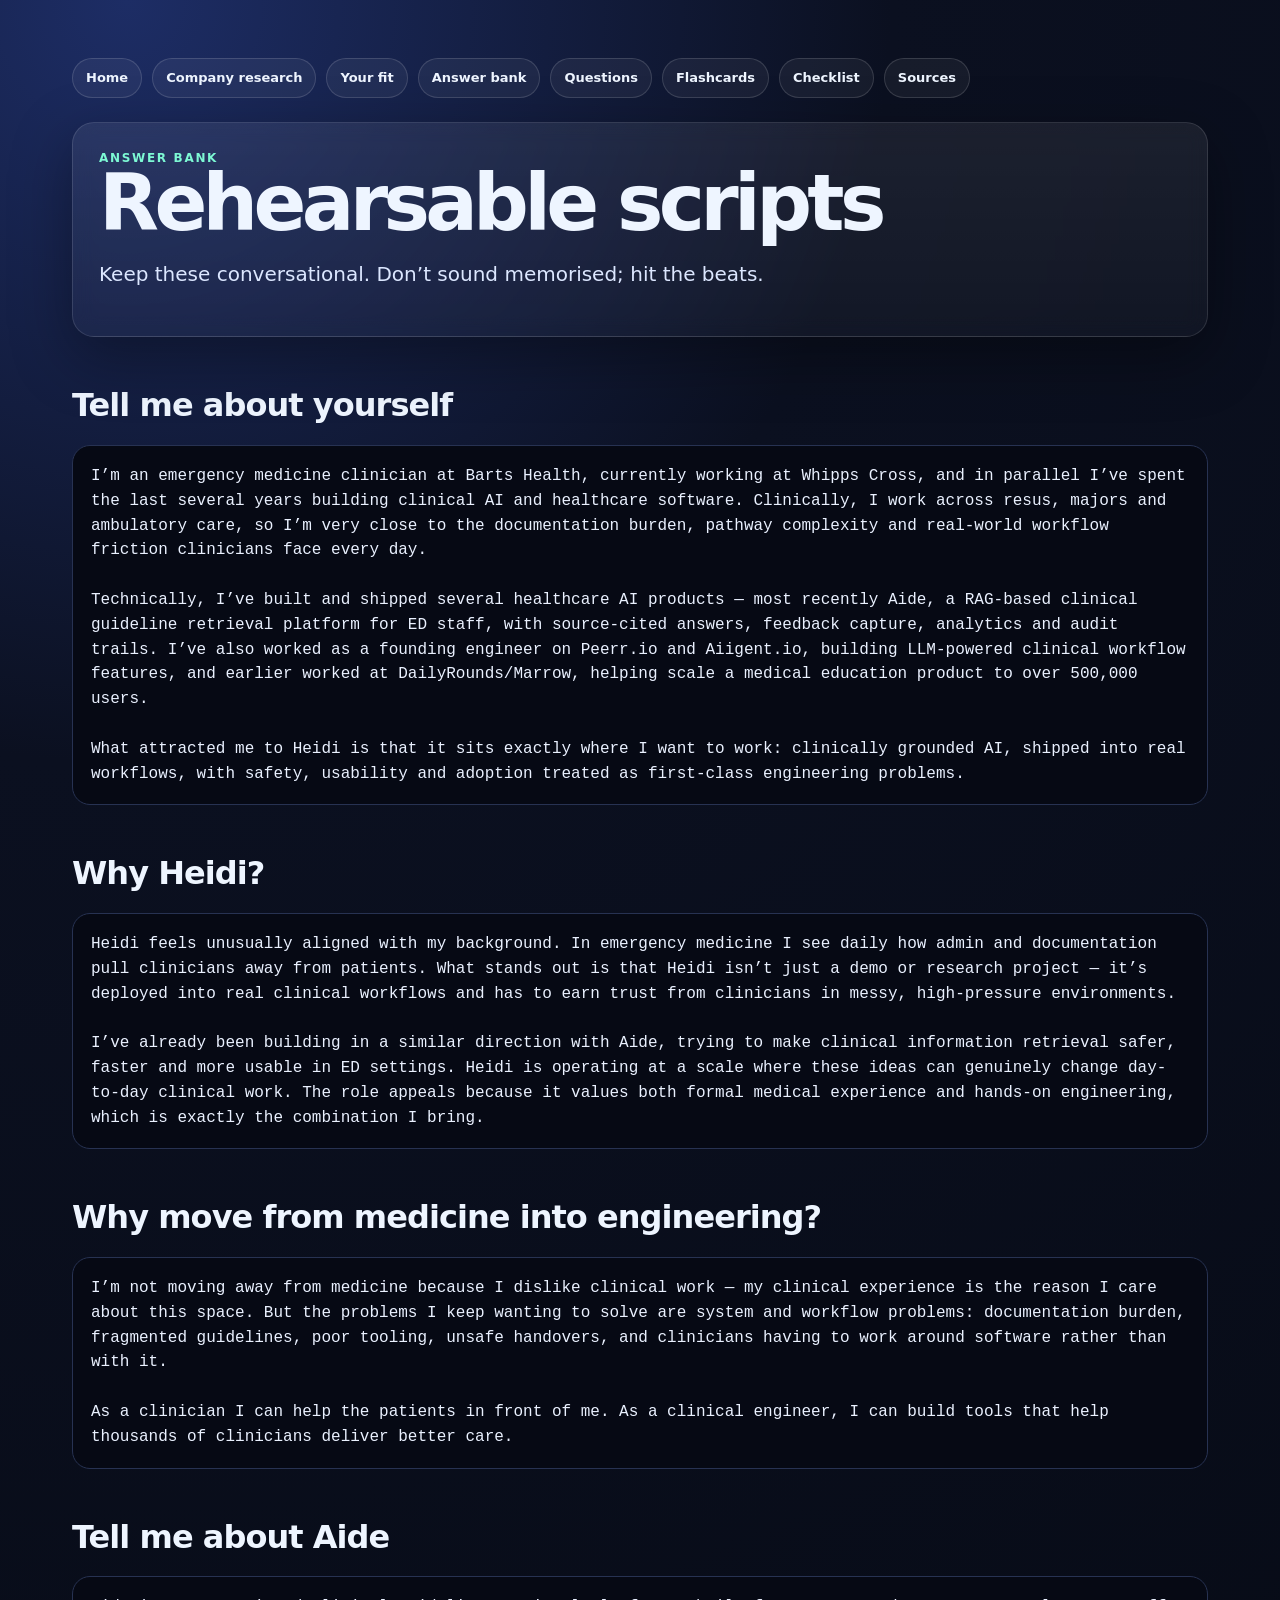
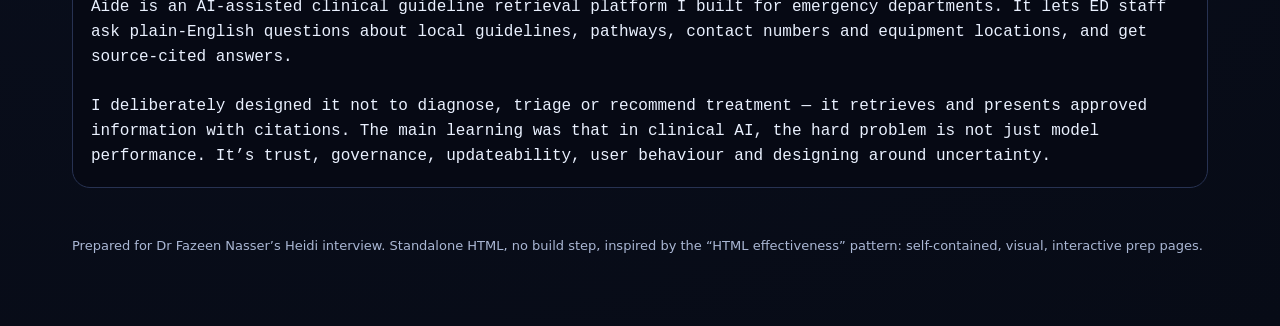
==== answers.html @ 4e08c612 "Initial commit" ====
<!doctype html><html lang="en"><head><meta charset="utf-8"><meta name="viewport" content="width=device-width,initial-scale=1"><title>Answer Bank</title><link rel="stylesheet" href="style.css"></head><body><main class="shell"><nav class="nav">
<a href="index.html">Home</a><a href="company-research.html">Company research</a><a href="role-fit.html">Your fit</a><a href="answers.html">Answer bank</a><a href="questions.html">Questions</a><a href="flashcards.html">Flashcards</a><a href="checklist.html">Checklist</a><a href="sources.html">Sources</a>
</nav><div class="card"><div class="kicker">Answer bank</div><h1>Rehearsable scripts</h1><p class="lead">Keep these conversational. Don’t sound memorised; hit the beats.</p></div>
<h2>Tell me about yourself</h2><div class="script">I’m an emergency medicine clinician at Barts Health, currently working at Whipps Cross, and in parallel I’ve spent the last several years building clinical AI and healthcare software. Clinically, I work across resus, majors and ambulatory care, so I’m very close to the documentation burden, pathway complexity and real-world workflow friction clinicians face every day.

Technically, I’ve built and shipped several healthcare AI products — most recently Aide, a RAG-based clinical guideline retrieval platform for ED staff, with source-cited answers, feedback capture, analytics and audit trails. I’ve also worked as a founding engineer on Peerr.io and Aiigent.io, building LLM-powered clinical workflow features, and earlier worked at DailyRounds/Marrow, helping scale a medical education product to over 500,000 users.

What attracted me to Heidi is that it sits exactly where I want to work: clinically grounded AI, shipped into real workflows, with safety, usability and adoption treated as first-class engineering problems.</div>
<h2>Why Heidi?</h2><div class="script">Heidi feels unusually aligned with my background. In emergency medicine I see daily how admin and documentation pull clinicians away from patients. What stands out is that Heidi isn’t just a demo or research project — it’s deployed into real clinical workflows and has to earn trust from clinicians in messy, high-pressure environments.

I’ve already been building in a similar direction with Aide, trying to make clinical information retrieval safer, faster and more usable in ED settings. Heidi is operating at a scale where these ideas can genuinely change day-to-day clinical work. The role appeals because it values both formal medical experience and hands-on engineering, which is exactly the combination I bring.</div>
<h2>Why move from medicine into engineering?</h2><div class="script">I’m not moving away from medicine because I dislike clinical work — my clinical experience is the reason I care about this space. But the problems I keep wanting to solve are system and workflow problems: documentation burden, fragmented guidelines, poor tooling, unsafe handovers, and clinicians having to work around software rather than with it.

As a clinician I can help the patients in front of me. As a clinical engineer, I can build tools that help thousands of clinicians deliver better care.</div>
<h2>Tell me about Aide</h2><div class="script">Aide is an AI-assisted clinical guideline retrieval platform I built for emergency departments. It lets ED staff ask plain-English questions about local guidelines, pathways, contact numbers and equipment locations, and get source-cited answers.

I deliberately designed it not to diagnose, triage or recommend treatment — it retrieves and presents approved information with citations. The main learning was that in clinical AI, the hard problem is not just model performance. It’s trust, governance, updateability, user behaviour and designing around uncertainty.</div><div class="footer">Prepared for Dr Fazeen Nasser’s Heidi interview. Standalone HTML, no build step, inspired by the “HTML effectiveness” pattern: self-contained, visual, interactive prep pages.</div></main></body></html>
---- style.css ----
:root{--bg:#0b1020;--panel:#111936;--panel2:#0f172f;--ink:#eef5ff;--muted:#aab7d4;--line:#263455;--accent:#7df9d4;--accent2:#8ea7ff;--warn:#ffd166;--good:#8cffb5;--bad:#ff8fa3;--shadow:0 20px 60px rgba(0,0,0,.35);--radius:22px}
*{box-sizing:border-box}body{margin:0;font-family:Inter,ui-sans-serif,system-ui,-apple-system,Segoe UI,Roboto,Arial,sans-serif;background:radial-gradient(circle at 10% 0%,#1d2d65 0,#0b1020 34%,#070b16 100%);color:var(--ink);line-height:1.55}a{color:var(--accent)}
.shell{max-width:1180px;margin:auto;padding:34px 22px 70px}.hero{display:grid;grid-template-columns:1.3fr .7fr;gap:24px;align-items:stretch}.card{background:linear-gradient(180deg,rgba(255,255,255,.07),rgba(255,255,255,.03));border:1px solid rgba(255,255,255,.12);border-radius:var(--radius);box-shadow:var(--shadow);padding:26px;backdrop-filter:blur(10px)}
h1{font-size:clamp(38px,7vw,78px);line-height:.92;margin:0 0 16px;letter-spacing:-.06em}.kicker{color:var(--accent);font-weight:800;text-transform:uppercase;letter-spacing:.14em;font-size:12px}.lead{font-size:20px;color:#dce7ff;max-width:820px}.nav{display:flex;flex-wrap:wrap;gap:10px;margin:24px 0}.nav a,.pill{border:1px solid rgba(255,255,255,.14);border-radius:999px;padding:9px 13px;text-decoration:none;color:var(--ink);background:rgba(255,255,255,.05);font-weight:700;font-size:13px}.grid{display:grid;grid-template-columns:repeat(3,1fr);gap:16px;margin-top:18px}.grid.two{grid-template-columns:repeat(2,1fr)}.span2{grid-column:span 2}.metric{font-size:38px;font-weight:900;letter-spacing:-.04em}.muted{color:var(--muted)}h2{font-size:32px;margin:44px 0 14px;letter-spacing:-.03em}h3{font-size:21px;margin:0 0 8px}.tag{display:inline-block;font-size:12px;font-weight:900;color:#07101e;background:var(--accent);border-radius:999px;padding:5px 9px;margin-right:7px}.tag.blue{background:var(--accent2)}.tag.warn{background:var(--warn)}.quote{font-size:19px;border-left:4px solid var(--accent);padding-left:18px;color:#e8f2ff}.timeline{position:relative}.item{padding:16px 0 16px 26px;border-left:2px solid var(--line);position:relative}.item:before{content:'';position:absolute;left:-7px;top:22px;width:12px;height:12px;background:var(--accent);border-radius:50%}.script{white-space:pre-wrap;background:#060914;border:1px solid #273252;border-radius:18px;padding:18px;font-family:ui-monospace,SFMono-Regular,Menlo,Consolas,monospace;color:#eaf1ff}.do{border-left:4px solid var(--good)}.dont{border-left:4px solid var(--bad)}details{border:1px solid rgba(255,255,255,.12);border-radius:16px;padding:14px 16px;background:rgba(255,255,255,.04);margin:10px 0}summary{cursor:pointer;font-weight:800}.footer{margin-top:48px;color:var(--muted);font-size:13px}.btn{cursor:pointer}.slide{min-height:74vh;display:flex;flex-direction:column;justify-content:center}.big{font-size:52px;line-height:1}.small{font-size:13px}.checkbox-list label{display:block;margin:10px 0;padding:12px;border:1px solid rgba(255,255,255,.12);border-radius:14px;background:rgba(255,255,255,.04)}input[type=checkbox]{transform:scale(1.25);margin-right:10px}@media(max-width:850px){.hero,.grid,.grid.two{grid-template-columns:1fr}.span2{grid-column:auto}h1{font-size:44px}.big{font-size:36px}}
@media print{body{background:white;color:#111}.card{box-shadow:none;border:1px solid #ddd;background:white}.nav{display:none}.shell{max-width:none}.muted{color:#555}.script{background:#f6f6f6;color:#111}.pill{color:#111}}
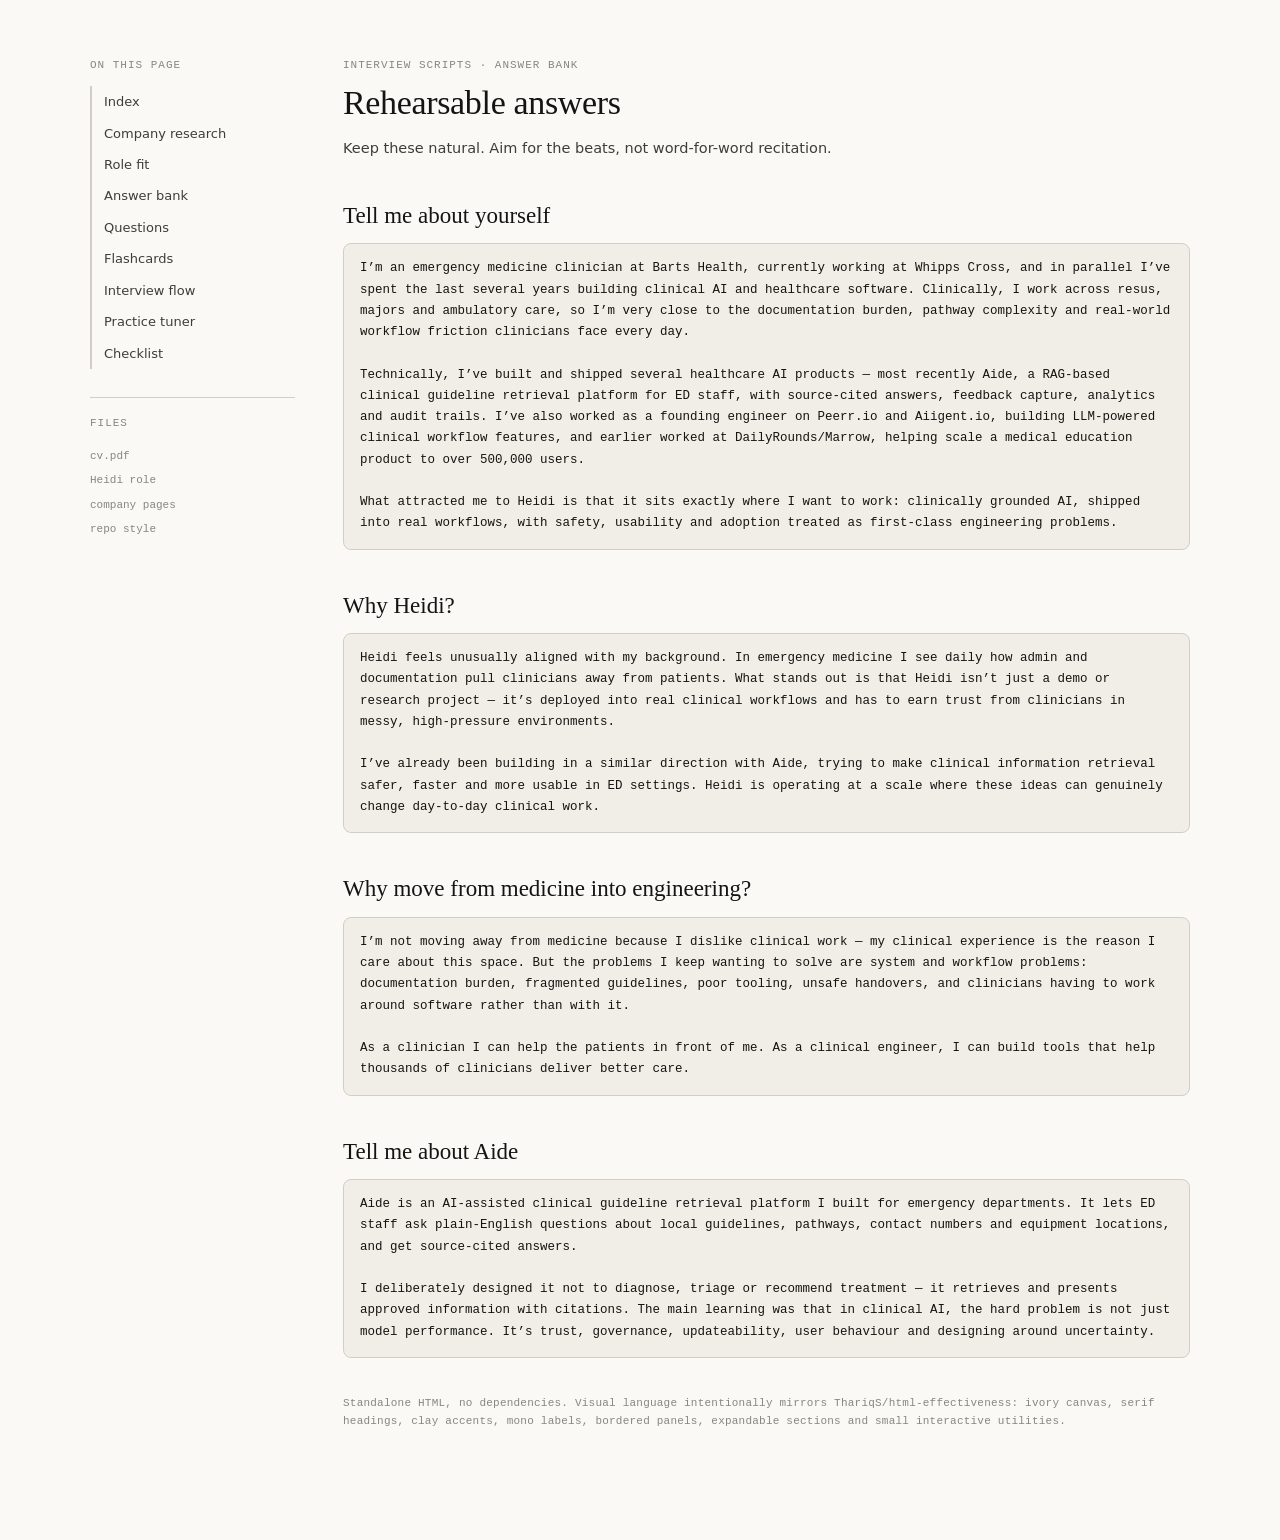
==== commit 1e89b862: "Update site with new content and styling" ====
--- a/answers.html
+++ b/answers.html
@@ -1,17 +1,11 @@
-<!doctype html><html lang="en"><head><meta charset="utf-8"><meta name="viewport" content="width=device-width,initial-scale=1"><title>Answer Bank</title><link rel="stylesheet" href="style.css"></head><body><main class="shell"><nav class="nav">
-<a href="index.html">Home</a><a href="company-research.html">Company research</a><a href="role-fit.html">Your fit</a><a href="answers.html">Answer bank</a><a href="questions.html">Questions</a><a href="flashcards.html">Flashcards</a><a href="checklist.html">Checklist</a><a href="sources.html">Sources</a>
-</nav><div class="card"><div class="kicker">Answer bank</div><h1>Rehearsable scripts</h1><p class="lead">Keep these conversational. Don’t sound memorised; hit the beats.</p></div>
-<h2>Tell me about yourself</h2><div class="script">I’m an emergency medicine clinician at Barts Health, currently working at Whipps Cross, and in parallel I’ve spent the last several years building clinical AI and healthcare software. Clinically, I work across resus, majors and ambulatory care, so I’m very close to the documentation burden, pathway complexity and real-world workflow friction clinicians face every day.
+<!doctype html><html lang="en"><head><meta charset="utf-8"><meta name="viewport" content="width=device-width, initial-scale=1"><title>Answer bank</title><link rel="stylesheet" href="style.css"></head><body><div class="page"><nav><div class="label">On this page</div><a href="index.html">Index</a><a href="company-research.html">Company research</a><a href="role-fit.html">Role fit</a><a href="answers.html">Answer bank</a><a href="questions.html">Questions</a><a href="flashcards.html">Flashcards</a><a href="workflow.html">Interview flow</a><a href="prompt-tuner.html">Practice tuner</a><a href="checklist.html">Checklist</a><div class="files"><div class="label">Files</div><code>cv.pdf</code><code>Heidi role</code><code>company pages</code><code>repo style</code></div></nav><main><header><div class="eyebrow">Interview scripts · answer bank</div><h1>Rehearsable answers</h1><p class="lead">Keep these natural. Aim for the beats, not word-for-word recitation.</p></header><h2>Tell me about yourself</h2><div class="script">I’m an emergency medicine clinician at Barts Health, currently working at Whipps Cross, and in parallel I’ve spent the last several years building clinical AI and healthcare software. Clinically, I work across resus, majors and ambulatory care, so I’m very close to the documentation burden, pathway complexity and real-world workflow friction clinicians face every day.
 
 Technically, I’ve built and shipped several healthcare AI products — most recently Aide, a RAG-based clinical guideline retrieval platform for ED staff, with source-cited answers, feedback capture, analytics and audit trails. I’ve also worked as a founding engineer on Peerr.io and Aiigent.io, building LLM-powered clinical workflow features, and earlier worked at DailyRounds/Marrow, helping scale a medical education product to over 500,000 users.
 
-What attracted me to Heidi is that it sits exactly where I want to work: clinically grounded AI, shipped into real workflows, with safety, usability and adoption treated as first-class engineering problems.</div>
-<h2>Why Heidi?</h2><div class="script">Heidi feels unusually aligned with my background. In emergency medicine I see daily how admin and documentation pull clinicians away from patients. What stands out is that Heidi isn’t just a demo or research project — it’s deployed into real clinical workflows and has to earn trust from clinicians in messy, high-pressure environments.
+What attracted me to Heidi is that it sits exactly where I want to work: clinically grounded AI, shipped into real workflows, with safety, usability and adoption treated as first-class engineering problems.</div><h2>Why Heidi?</h2><div class="script">Heidi feels unusually aligned with my background. In emergency medicine I see daily how admin and documentation pull clinicians away from patients. What stands out is that Heidi isn’t just a demo or research project — it’s deployed into real clinical workflows and has to earn trust from clinicians in messy, high-pressure environments.
 
-I’ve already been building in a similar direction with Aide, trying to make clinical information retrieval safer, faster and more usable in ED settings. Heidi is operating at a scale where these ideas can genuinely change day-to-day clinical work. The role appeals because it values both formal medical experience and hands-on engineering, which is exactly the combination I bring.</div>
-<h2>Why move from medicine into engineering?</h2><div class="script">I’m not moving away from medicine because I dislike clinical work — my clinical experience is the reason I care about this space. But the problems I keep wanting to solve are system and workflow problems: documentation burden, fragmented guidelines, poor tooling, unsafe handovers, and clinicians having to work around software rather than with it.
+I’ve already been building in a similar direction with Aide, trying to make clinical information retrieval safer, faster and more usable in ED settings. Heidi is operating at a scale where these ideas can genuinely change day-to-day clinical work.</div><h2>Why move from medicine into engineering?</h2><div class="script">I’m not moving away from medicine because I dislike clinical work — my clinical experience is the reason I care about this space. But the problems I keep wanting to solve are system and workflow problems: documentation burden, fragmented guidelines, poor tooling, unsafe handovers, and clinicians having to work around software rather than with it.
 
-As a clinician I can help the patients in front of me. As a clinical engineer, I can build tools that help thousands of clinicians deliver better care.</div>
-<h2>Tell me about Aide</h2><div class="script">Aide is an AI-assisted clinical guideline retrieval platform I built for emergency departments. It lets ED staff ask plain-English questions about local guidelines, pathways, contact numbers and equipment locations, and get source-cited answers.
+As a clinician I can help the patients in front of me. As a clinical engineer, I can build tools that help thousands of clinicians deliver better care.</div><h2>Tell me about Aide</h2><div class="script">Aide is an AI-assisted clinical guideline retrieval platform I built for emergency departments. It lets ED staff ask plain-English questions about local guidelines, pathways, contact numbers and equipment locations, and get source-cited answers.
 
-I deliberately designed it not to diagnose, triage or recommend treatment — it retrieves and presents approved information with citations. The main learning was that in clinical AI, the hard problem is not just model performance. It’s trust, governance, updateability, user behaviour and designing around uncertainty.</div><div class="footer">Prepared for Dr Fazeen Nasser’s Heidi interview. Standalone HTML, no build step, inspired by the “HTML effectiveness” pattern: self-contained, visual, interactive prep pages.</div></main></body></html>+I deliberately designed it not to diagnose, triage or recommend treatment — it retrieves and presents approved information with citations. The main learning was that in clinical AI, the hard problem is not just model performance. It’s trust, governance, updateability, user behaviour and designing around uncertainty.</div><footer>Standalone HTML, no dependencies. Visual language intentionally mirrors ThariqS/html-effectiveness: ivory canvas, serif headings, clay accents, mono labels, bordered panels, expandable sections and small interactive utilities.</footer></main></div></body></html>
--- a/style.css
+++ b/style.css
@@ -1,6 +1,13 @@
 
-:root{--bg:#0b1020;--panel:#111936;--panel2:#0f172f;--ink:#eef5ff;--muted:#aab7d4;--line:#263455;--accent:#7df9d4;--accent2:#8ea7ff;--warn:#ffd166;--good:#8cffb5;--bad:#ff8fa3;--shadow:0 20px 60px rgba(0,0,0,.35);--radius:22px}
-*{box-sizing:border-box}body{margin:0;font-family:Inter,ui-sans-serif,system-ui,-apple-system,Segoe UI,Roboto,Arial,sans-serif;background:radial-gradient(circle at 10% 0%,#1d2d65 0,#0b1020 34%,#070b16 100%);color:var(--ink);line-height:1.55}a{color:var(--accent)}
-.shell{max-width:1180px;margin:auto;padding:34px 22px 70px}.hero{display:grid;grid-template-columns:1.3fr .7fr;gap:24px;align-items:stretch}.card{background:linear-gradient(180deg,rgba(255,255,255,.07),rgba(255,255,255,.03));border:1px solid rgba(255,255,255,.12);border-radius:var(--radius);box-shadow:var(--shadow);padding:26px;backdrop-filter:blur(10px)}
-h1{font-size:clamp(38px,7vw,78px);line-height:.92;margin:0 0 16px;letter-spacing:-.06em}.kicker{color:var(--accent);font-weight:800;text-transform:uppercase;letter-spacing:.14em;font-size:12px}.lead{font-size:20px;color:#dce7ff;max-width:820px}.nav{display:flex;flex-wrap:wrap;gap:10px;margin:24px 0}.nav a,.pill{border:1px solid rgba(255,255,255,.14);border-radius:999px;padding:9px 13px;text-decoration:none;color:var(--ink);background:rgba(255,255,255,.05);font-weight:700;font-size:13px}.grid{display:grid;grid-template-columns:repeat(3,1fr);gap:16px;margin-top:18px}.grid.two{grid-template-columns:repeat(2,1fr)}.span2{grid-column:span 2}.metric{font-size:38px;font-weight:900;letter-spacing:-.04em}.muted{color:var(--muted)}h2{font-size:32px;margin:44px 0 14px;letter-spacing:-.03em}h3{font-size:21px;margin:0 0 8px}.tag{display:inline-block;font-size:12px;font-weight:900;color:#07101e;background:var(--accent);border-radius:999px;padding:5px 9px;margin-right:7px}.tag.blue{background:var(--accent2)}.tag.warn{background:var(--warn)}.quote{font-size:19px;border-left:4px solid var(--accent);padding-left:18px;color:#e8f2ff}.timeline{position:relative}.item{padding:16px 0 16px 26px;border-left:2px solid var(--line);position:relative}.item:before{content:'';position:absolute;left:-7px;top:22px;width:12px;height:12px;background:var(--accent);border-radius:50%}.script{white-space:pre-wrap;background:#060914;border:1px solid #273252;border-radius:18px;padding:18px;font-family:ui-monospace,SFMono-Regular,Menlo,Consolas,monospace;color:#eaf1ff}.do{border-left:4px solid var(--good)}.dont{border-left:4px solid var(--bad)}details{border:1px solid rgba(255,255,255,.12);border-radius:16px;padding:14px 16px;background:rgba(255,255,255,.04);margin:10px 0}summary{cursor:pointer;font-weight:800}.footer{margin-top:48px;color:var(--muted);font-size:13px}.btn{cursor:pointer}.slide{min-height:74vh;display:flex;flex-direction:column;justify-content:center}.big{font-size:52px;line-height:1}.small{font-size:13px}.checkbox-list label{display:block;margin:10px 0;padding:12px;border:1px solid rgba(255,255,255,.12);border-radius:14px;background:rgba(255,255,255,.04)}input[type=checkbox]{transform:scale(1.25);margin-right:10px}@media(max-width:850px){.hero,.grid,.grid.two{grid-template-columns:1fr}.span2{grid-column:auto}h1{font-size:44px}.big{font-size:36px}}
-@media print{body{background:white;color:#111}.card{box-shadow:none;border:1px solid #ddd;background:white}.nav{display:none}.shell{max-width:none}.muted{color:#555}.script{background:#f6f6f6;color:#111}.pill{color:#111}}
+:root{
+  --ivory:#FAF9F5;--slate:#141413;--clay:#D97757;--clay-d:#B85C3E;--oat:#E3DACC;--olive:#788C5D;--rust:#B04A3F;
+  --gray-50:#F0EEE6;--gray-150:#F0EEE6;--gray-200:#D1CFC5;--gray-300:#D1CFC5;--gray-500:#87867F;--gray-700:#3D3D3A;--white:#fff;
+  --serif:ui-serif,Georgia,"Times New Roman",serif;--sans:system-ui,-apple-system,"Segoe UI",Roboto,sans-serif;--mono:ui-monospace,"SF Mono",Menlo,Consolas,monospace;
+}
+*{box-sizing:border-box;margin:0;padding:0}html{scroll-behavior:smooth}body{background:var(--ivory);color:var(--gray-700);font-family:var(--sans);font-size:15px;line-height:1.65;-webkit-font-smoothing:antialiased;padding:56px 24px 110px}a{color:inherit}.page{max-width:1100px;margin:0 auto;display:grid;grid-template-columns:205px minmax(0,1fr);gap:48px}.sheet{max-width:980px;margin:0 auto}.wrap{max-width:1180px;margin:0 auto}.eyebrow,.label{font-family:var(--mono);font-size:11px;letter-spacing:.09em;text-transform:uppercase;color:var(--gray-500);margin-bottom:10px}.label{display:block;margin:0 0 12px}h1{font-family:var(--serif);font-weight:500;font-size:34px;line-height:1.13;color:var(--slate);letter-spacing:-.01em;margin:0 0 14px}h2{font-family:var(--serif);font-weight:500;font-size:23px;line-height:1.2;color:var(--slate);margin:42px 0 14px;scroll-margin-top:24px}h3{font-family:var(--serif);font-weight:500;font-size:18px;color:var(--slate);margin-bottom:6px}p{margin-bottom:12px;max-width:690px}.lead{font-size:14.5px;line-height:1.6;color:var(--gray-700);max-width:650px}.sub{color:var(--gray-500);max-width:680px}.mono,code{font-family:var(--mono);font-size:13px}.tldr{border:1.5px solid var(--gray-300);border-left:3px solid var(--clay);border-radius:10px;background:var(--white);padding:16px 18px;margin:18px 0 8px}.tldr b{color:var(--slate)}
+nav{position:sticky;top:32px;align-self:start;font-size:13px}nav a{display:block;padding:5px 0 5px 12px;border-left:2px solid var(--gray-300);color:var(--gray-700);text-decoration:none}nav a:hover{color:var(--slate);border-color:var(--slate)}nav a.l2{padding-left:24px;font-size:12.5px;color:var(--gray-500)}nav .files{margin-top:28px;border-top:1px solid var(--gray-300);padding-top:16px}nav .files code{display:block;font-family:var(--mono);font-size:11px;color:var(--gray-500);padding:3px 0}.toplinks{margin-top:28px;border-top:1px solid var(--gray-300);padding-top:16px}.toplinks a{font-family:var(--mono);font-size:11px}
+.panel,.card{background:var(--white);border:1.5px solid var(--gray-300);border-radius:12px;overflow:hidden}.card{padding:18px;margin:14px 0}.grid{display:grid;grid-template-columns:repeat(2,minmax(0,1fr));gap:16px;margin:16px 0}.grid.three{grid-template-columns:repeat(3,minmax(0,1fr))}.metric{font-family:var(--serif);font-size:44px;line-height:1;font-weight:500;color:var(--slate);letter-spacing:-.01em}.metric-label{font-family:var(--mono);font-size:11px;letter-spacing:.08em;text-transform:uppercase;color:var(--gray-500);margin-bottom:8px}.chip{font-family:var(--mono);font-size:11px;background:var(--oat);color:var(--clay-d);border-radius:4px;padding:2px 7px;font-weight:600;display:inline-block;margin:2px 4px 2px 0}.chip.olive{background:rgba(120,140,93,.14);color:var(--olive)}.chip.dark{background:var(--slate);color:var(--ivory)}
+details{border:1.5px solid var(--gray-300);border-radius:10px;background:var(--white);margin:14px 0;overflow:hidden}summary{list-style:none;cursor:pointer;padding:14px 16px;font-family:var(--serif);font-size:16px;color:var(--slate);display:flex;align-items:baseline;gap:10px}summary::-webkit-details-marker{display:none}summary::before{content:"▸";color:var(--clay);font-family:var(--sans);font-size:12px;transition:transform 120ms}details[open] summary::before{transform:rotate(90deg)}.where{font-family:var(--mono);font-size:11px;color:var(--gray-500);margin-left:auto}.body{padding:0 16px 16px}.body p{font-size:14px}.script{white-space:pre-wrap;font-family:var(--mono);font-size:12.5px;line-height:1.7;background:var(--gray-150);border:1px solid var(--gray-300);border-radius:8px;padding:14px 16px;color:var(--slate);overflow-x:auto}.callout{display:flex;gap:12px;border:1.5px solid var(--oat);background:var(--white);border-radius:10px;padding:14px 16px;margin:18px 0}.callout .ico{color:var(--clay);font-weight:700}.list{padding-left:20px;max-width:690px}.list li{margin-bottom:9px}.toolbar{position:sticky;top:0;z-index:9;display:flex;align-items:center;gap:10px;background:var(--ivory);padding:10px 0 14px;margin-bottom:6px;border-bottom:1px solid var(--gray-200)}button,.btn{font-family:var(--mono);font-size:12px;cursor:pointer;appearance:none;text-decoration:none}.btn-primary{background:var(--slate);color:var(--ivory);border:1.5px solid var(--slate);border-radius:999px;padding:9px 16px}.btn-ghost{background:transparent;color:var(--gray-800);border:1.5px solid var(--gray-200);border-radius:999px;padding:8px 15px}.cols{display:grid;grid-template-columns:minmax(0,1.1fr) minmax(0,1fr);gap:24px;align-items:start;margin-top:18px}.ed-toolbar{display:flex;align-items:center;gap:10px;padding:11px 16px;border-bottom:1.5px solid var(--gray-200);background:var(--gray-50)}.ed-label{font-family:var(--mono);font-size:11px;letter-spacing:.1em;color:var(--gray-500);text-transform:uppercase}.spacer{flex:1}.editor{font-family:var(--mono);font-size:13px;line-height:1.7;padding:18px;min-height:330px;white-space:pre-wrap;background:var(--white);color:var(--slate);outline:none}.preview-panel{padding:16px;display:flex;flex-direction:column;gap:14px}.preview-head{font-family:var(--mono);font-size:11px;letter-spacing:.1em;text-transform:uppercase;color:var(--gray-500)}.sample{border:1.5px solid var(--gray-200);border-radius:10px;overflow:hidden}.sample-head{display:flex;align-items:center;gap:9px;padding:9px 13px;border-bottom:1.5px solid var(--gray-200);background:var(--gray-50)}.cust{font-family:var(--serif);font-size:14px;font-weight:500}.rendered{font-family:var(--mono);font-size:12.5px;line-height:1.6;color:var(--gray-800);white-space:pre-wrap;padding:12px 13px 14px}.filled{background:var(--gray-50);border-radius:3px;padding:0 2px;box-shadow:inset 0 0 0 1px var(--gray-200)}
+.canvas{border:1.5px solid var(--gray-300);border-radius:14px;background:#fff;padding:28px;overflow-x:auto}.layout{display:grid;grid-template-columns:minmax(0,1fr) 300px;gap:32px;align-items:start}aside{position:sticky;top:24px;border:1.5px solid var(--gray-300);border-radius:14px;background:#fff;padding:20px 20px 22px}aside .hint{font-size:12px;color:var(--gray-500);margin-bottom:14px}aside .meta{font-family:var(--mono);font-size:11px;color:var(--gray-500);margin-bottom:14px}.flow text{font-family:var(--mono);font-size:12px;fill:var(--slate);pointer-events:none}.flow .sub{font-size:10px;fill:var(--gray-500)}.flow .lbl{font-size:10px;fill:var(--gray-500)}.node rect{fill:#fff;stroke:var(--gray-300);stroke-width:1.5;rx:8}.node.term rect{fill:var(--gray-150);rx:22}.node.gate path{fill:#fff;stroke:var(--gray-300);stroke-width:1.5}.node.ok rect{fill:rgba(120,140,93,.12);stroke:var(--olive)}.node.bad rect{fill:rgba(176,74,63,.10);stroke:var(--rust)}.node{cursor:pointer;transition:transform 120ms ease}.node:hover{transform:translateY(-1px)}.node.active rect,.node.active path{stroke:var(--clay);stroke-width:2}.edge{stroke:var(--gray-500);stroke-width:1.5;fill:none;marker-end:url(#arrow)}.edge.no{stroke:var(--rust);stroke-dasharray:4 4;marker-end:url(#arrow-rust)}.edge.yes{stroke:var(--olive);marker-end:url(#arrow-olive)}
+footer{margin-top:36px;font-family:var(--mono);font-size:11px;color:var(--gray-500);letter-spacing:.02em}.check label{display:block;padding:11px 0;border-bottom:1px solid var(--gray-200)}input[type=checkbox]{margin-right:8px;transform:scale(1.1)}
+@media(max-width:920px){.page,.layout,.cols{grid-template-columns:1fr}nav{position:relative;top:auto}.grid,.grid.three{grid-template-columns:1fr}body{padding:28px 18px 80px}}@media print{body{padding:20px;background:white}.page{display:block}nav,.toolbar{display:none}.card,.panel,.tldr,details{break-inside:avoid}}
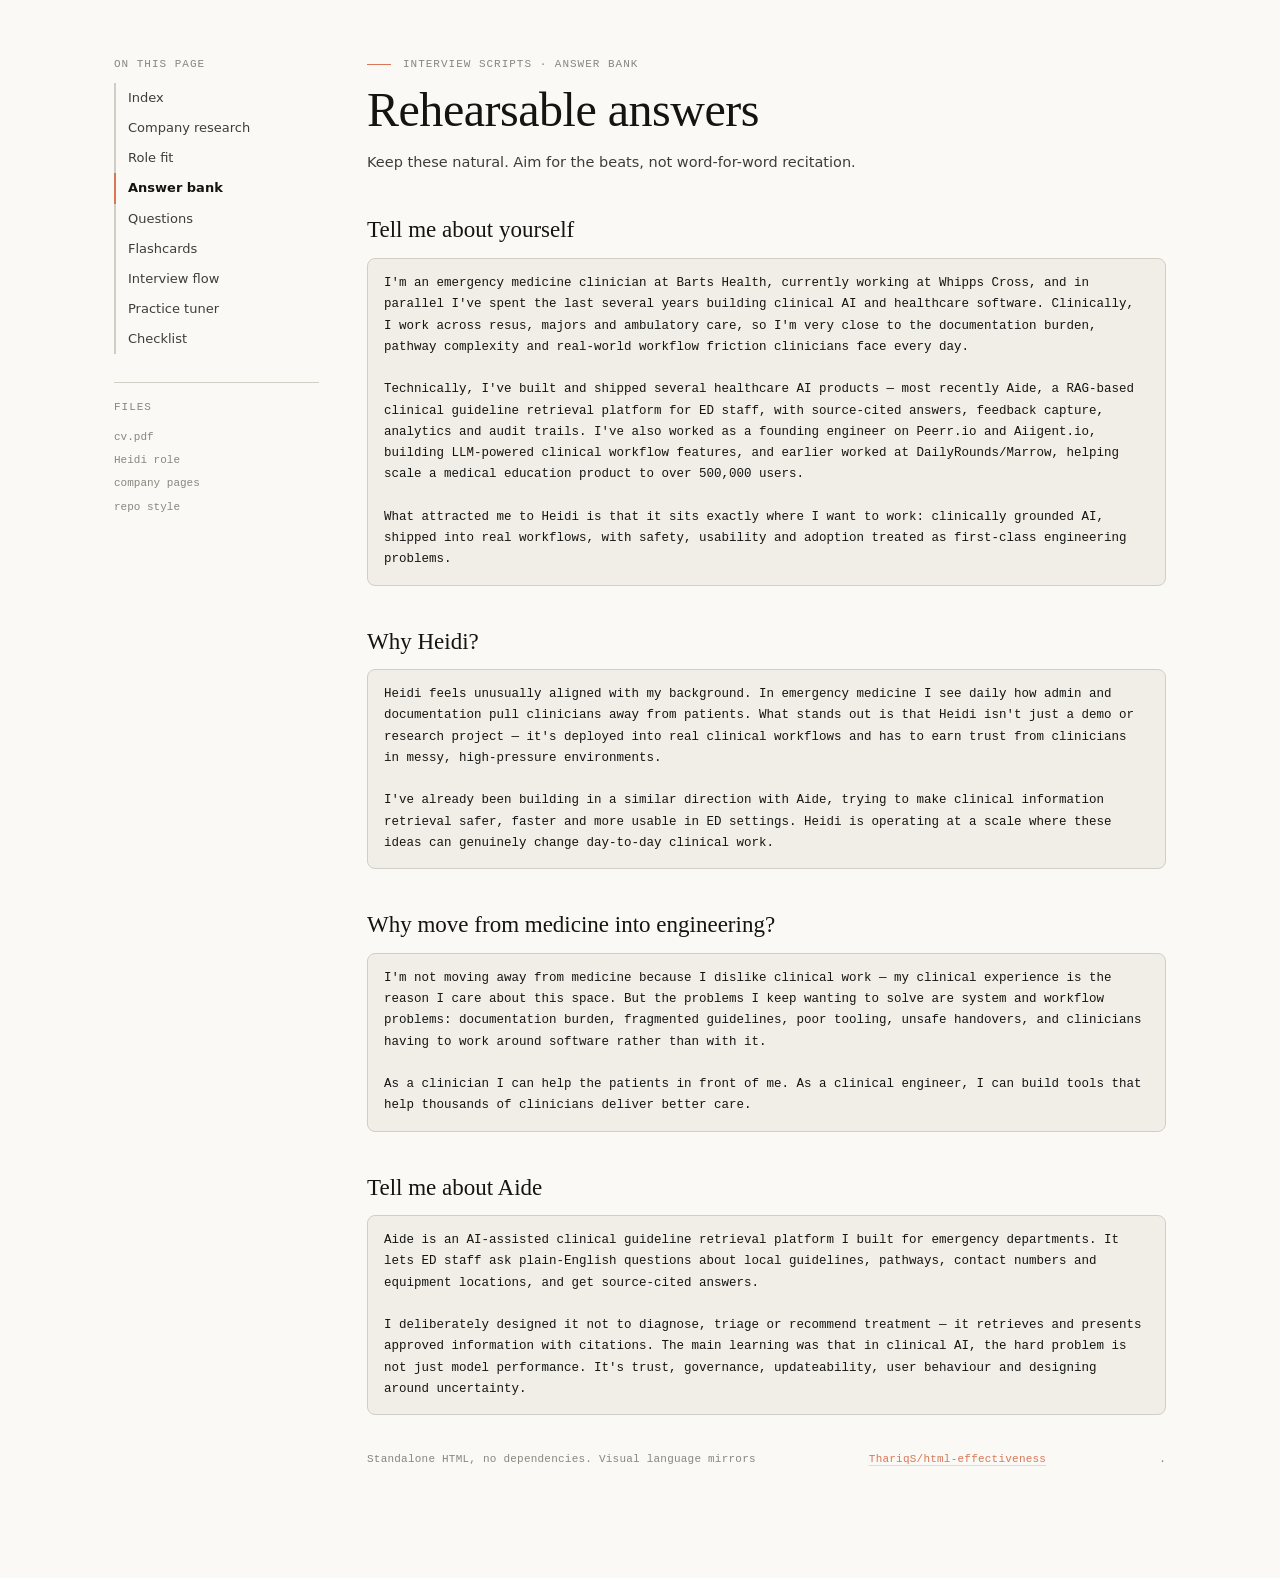
==== commit d8a38dfa: "Redesign to match ThariqS/html-effectiveness gallery style" ====
--- a/answers.html
+++ b/answers.html
@@ -1,11 +1,63 @@
-<!doctype html><html lang="en"><head><meta charset="utf-8"><meta name="viewport" content="width=device-width, initial-scale=1"><title>Answer bank</title><link rel="stylesheet" href="style.css"></head><body><div class="page"><nav><div class="label">On this page</div><a href="index.html">Index</a><a href="company-research.html">Company research</a><a href="role-fit.html">Role fit</a><a href="answers.html">Answer bank</a><a href="questions.html">Questions</a><a href="flashcards.html">Flashcards</a><a href="workflow.html">Interview flow</a><a href="prompt-tuner.html">Practice tuner</a><a href="checklist.html">Checklist</a><div class="files"><div class="label">Files</div><code>cv.pdf</code><code>Heidi role</code><code>company pages</code><code>repo style</code></div></nav><main><header><div class="eyebrow">Interview scripts · answer bank</div><h1>Rehearsable answers</h1><p class="lead">Keep these natural. Aim for the beats, not word-for-word recitation.</p></header><h2>Tell me about yourself</h2><div class="script">I’m an emergency medicine clinician at Barts Health, currently working at Whipps Cross, and in parallel I’ve spent the last several years building clinical AI and healthcare software. Clinically, I work across resus, majors and ambulatory care, so I’m very close to the documentation burden, pathway complexity and real-world workflow friction clinicians face every day.
+<!doctype html>
+<html lang="en">
+<head>
+<meta charset="utf-8">
+<meta name="viewport" content="width=device-width, initial-scale=1">
+<title>Answer bank</title>
+<link rel="stylesheet" href="style.css">
+</head>
+<body>
+<div class="page">
+  <nav class="sidebar">
+    <div class="label">On this page</div>
+    <a href="index.html">Index</a>
+    <a href="company-research.html">Company research</a>
+    <a href="role-fit.html">Role fit</a>
+    <a href="answers.html" class="active">Answer bank</a>
+    <a href="questions.html">Questions</a>
+    <a href="flashcards.html">Flashcards</a>
+    <a href="workflow.html">Interview flow</a>
+    <a href="prompt-tuner.html">Practice tuner</a>
+    <a href="checklist.html">Checklist</a>
+    <div class="files">
+      <div class="label">Files</div>
+      <code>cv.pdf</code>
+      <code>Heidi role</code>
+      <code>company pages</code>
+      <code>repo style</code>
+    </div>
+  </nav>
+  <main>
+    <header>
+      <div class="eyebrow">Interview scripts · answer bank</div>
+      <h1>Rehearsable answers</h1>
+      <p class="lead">Keep these natural. Aim for the beats, not word-for-word recitation.</p>
+    </header>
 
-Technically, I’ve built and shipped several healthcare AI products — most recently Aide, a RAG-based clinical guideline retrieval platform for ED staff, with source-cited answers, feedback capture, analytics and audit trails. I’ve also worked as a founding engineer on Peerr.io and Aiigent.io, building LLM-powered clinical workflow features, and earlier worked at DailyRounds/Marrow, helping scale a medical education product to over 500,000 users.
+    <h2>Tell me about yourself</h2>
+    <div class="script">I'm an emergency medicine clinician at Barts Health, currently working at Whipps Cross, and in parallel I've spent the last several years building clinical AI and healthcare software. Clinically, I work across resus, majors and ambulatory care, so I'm very close to the documentation burden, pathway complexity and real-world workflow friction clinicians face every day.
 
-What attracted me to Heidi is that it sits exactly where I want to work: clinically grounded AI, shipped into real workflows, with safety, usability and adoption treated as first-class engineering problems.</div><h2>Why Heidi?</h2><div class="script">Heidi feels unusually aligned with my background. In emergency medicine I see daily how admin and documentation pull clinicians away from patients. What stands out is that Heidi isn’t just a demo or research project — it’s deployed into real clinical workflows and has to earn trust from clinicians in messy, high-pressure environments.
+Technically, I've built and shipped several healthcare AI products — most recently Aide, a RAG-based clinical guideline retrieval platform for ED staff, with source-cited answers, feedback capture, analytics and audit trails. I've also worked as a founding engineer on Peerr.io and Aiigent.io, building LLM-powered clinical workflow features, and earlier worked at DailyRounds/Marrow, helping scale a medical education product to over 500,000 users.
 
-I’ve already been building in a similar direction with Aide, trying to make clinical information retrieval safer, faster and more usable in ED settings. Heidi is operating at a scale where these ideas can genuinely change day-to-day clinical work.</div><h2>Why move from medicine into engineering?</h2><div class="script">I’m not moving away from medicine because I dislike clinical work — my clinical experience is the reason I care about this space. But the problems I keep wanting to solve are system and workflow problems: documentation burden, fragmented guidelines, poor tooling, unsafe handovers, and clinicians having to work around software rather than with it.
+What attracted me to Heidi is that it sits exactly where I want to work: clinically grounded AI, shipped into real workflows, with safety, usability and adoption treated as first-class engineering problems.</div>
 
-As a clinician I can help the patients in front of me. As a clinical engineer, I can build tools that help thousands of clinicians deliver better care.</div><h2>Tell me about Aide</h2><div class="script">Aide is an AI-assisted clinical guideline retrieval platform I built for emergency departments. It lets ED staff ask plain-English questions about local guidelines, pathways, contact numbers and equipment locations, and get source-cited answers.
+    <h2>Why Heidi?</h2>
+    <div class="script">Heidi feels unusually aligned with my background. In emergency medicine I see daily how admin and documentation pull clinicians away from patients. What stands out is that Heidi isn't just a demo or research project — it's deployed into real clinical workflows and has to earn trust from clinicians in messy, high-pressure environments.
 
-I deliberately designed it not to diagnose, triage or recommend treatment — it retrieves and presents approved information with citations. The main learning was that in clinical AI, the hard problem is not just model performance. It’s trust, governance, updateability, user behaviour and designing around uncertainty.</div><footer>Standalone HTML, no dependencies. Visual language intentionally mirrors ThariqS/html-effectiveness: ivory canvas, serif headings, clay accents, mono labels, bordered panels, expandable sections and small interactive utilities.</footer></main></div></body></html>+I've already been building in a similar direction with Aide, trying to make clinical information retrieval safer, faster and more usable in ED settings. Heidi is operating at a scale where these ideas can genuinely change day-to-day clinical work.</div>
+
+    <h2>Why move from medicine into engineering?</h2>
+    <div class="script">I'm not moving away from medicine because I dislike clinical work — my clinical experience is the reason I care about this space. But the problems I keep wanting to solve are system and workflow problems: documentation burden, fragmented guidelines, poor tooling, unsafe handovers, and clinicians having to work around software rather than with it.
+
+As a clinician I can help the patients in front of me. As a clinical engineer, I can build tools that help thousands of clinicians deliver better care.</div>
+
+    <h2>Tell me about Aide</h2>
+    <div class="script">Aide is an AI-assisted clinical guideline retrieval platform I built for emergency departments. It lets ED staff ask plain-English questions about local guidelines, pathways, contact numbers and equipment locations, and get source-cited answers.
+
+I deliberately designed it not to diagnose, triage or recommend treatment — it retrieves and presents approved information with citations. The main learning was that in clinical AI, the hard problem is not just model performance. It's trust, governance, updateability, user behaviour and designing around uncertainty.</div>
+
+    <footer>Standalone HTML, no dependencies. Visual language mirrors <a href="https://github.com/ThariqS/html-effectiveness">ThariqS/html-effectiveness</a>.</footer>
+  </main>
+</div>
+</body>
+</html>
--- a/style.css
+++ b/style.css
@@ -1,13 +1,898 @@
-
-:root{
-  --ivory:#FAF9F5;--slate:#141413;--clay:#D97757;--clay-d:#B85C3E;--oat:#E3DACC;--olive:#788C5D;--rust:#B04A3F;
-  --gray-50:#F0EEE6;--gray-150:#F0EEE6;--gray-200:#D1CFC5;--gray-300:#D1CFC5;--gray-500:#87867F;--gray-700:#3D3D3A;--white:#fff;
-  --serif:ui-serif,Georgia,"Times New Roman",serif;--sans:system-ui,-apple-system,"Segoe UI",Roboto,sans-serif;--mono:ui-monospace,"SF Mono",Menlo,Consolas,monospace;
-}
-*{box-sizing:border-box;margin:0;padding:0}html{scroll-behavior:smooth}body{background:var(--ivory);color:var(--gray-700);font-family:var(--sans);font-size:15px;line-height:1.65;-webkit-font-smoothing:antialiased;padding:56px 24px 110px}a{color:inherit}.page{max-width:1100px;margin:0 auto;display:grid;grid-template-columns:205px minmax(0,1fr);gap:48px}.sheet{max-width:980px;margin:0 auto}.wrap{max-width:1180px;margin:0 auto}.eyebrow,.label{font-family:var(--mono);font-size:11px;letter-spacing:.09em;text-transform:uppercase;color:var(--gray-500);margin-bottom:10px}.label{display:block;margin:0 0 12px}h1{font-family:var(--serif);font-weight:500;font-size:34px;line-height:1.13;color:var(--slate);letter-spacing:-.01em;margin:0 0 14px}h2{font-family:var(--serif);font-weight:500;font-size:23px;line-height:1.2;color:var(--slate);margin:42px 0 14px;scroll-margin-top:24px}h3{font-family:var(--serif);font-weight:500;font-size:18px;color:var(--slate);margin-bottom:6px}p{margin-bottom:12px;max-width:690px}.lead{font-size:14.5px;line-height:1.6;color:var(--gray-700);max-width:650px}.sub{color:var(--gray-500);max-width:680px}.mono,code{font-family:var(--mono);font-size:13px}.tldr{border:1.5px solid var(--gray-300);border-left:3px solid var(--clay);border-radius:10px;background:var(--white);padding:16px 18px;margin:18px 0 8px}.tldr b{color:var(--slate)}
-nav{position:sticky;top:32px;align-self:start;font-size:13px}nav a{display:block;padding:5px 0 5px 12px;border-left:2px solid var(--gray-300);color:var(--gray-700);text-decoration:none}nav a:hover{color:var(--slate);border-color:var(--slate)}nav a.l2{padding-left:24px;font-size:12.5px;color:var(--gray-500)}nav .files{margin-top:28px;border-top:1px solid var(--gray-300);padding-top:16px}nav .files code{display:block;font-family:var(--mono);font-size:11px;color:var(--gray-500);padding:3px 0}.toplinks{margin-top:28px;border-top:1px solid var(--gray-300);padding-top:16px}.toplinks a{font-family:var(--mono);font-size:11px}
-.panel,.card{background:var(--white);border:1.5px solid var(--gray-300);border-radius:12px;overflow:hidden}.card{padding:18px;margin:14px 0}.grid{display:grid;grid-template-columns:repeat(2,minmax(0,1fr));gap:16px;margin:16px 0}.grid.three{grid-template-columns:repeat(3,minmax(0,1fr))}.metric{font-family:var(--serif);font-size:44px;line-height:1;font-weight:500;color:var(--slate);letter-spacing:-.01em}.metric-label{font-family:var(--mono);font-size:11px;letter-spacing:.08em;text-transform:uppercase;color:var(--gray-500);margin-bottom:8px}.chip{font-family:var(--mono);font-size:11px;background:var(--oat);color:var(--clay-d);border-radius:4px;padding:2px 7px;font-weight:600;display:inline-block;margin:2px 4px 2px 0}.chip.olive{background:rgba(120,140,93,.14);color:var(--olive)}.chip.dark{background:var(--slate);color:var(--ivory)}
-details{border:1.5px solid var(--gray-300);border-radius:10px;background:var(--white);margin:14px 0;overflow:hidden}summary{list-style:none;cursor:pointer;padding:14px 16px;font-family:var(--serif);font-size:16px;color:var(--slate);display:flex;align-items:baseline;gap:10px}summary::-webkit-details-marker{display:none}summary::before{content:"▸";color:var(--clay);font-family:var(--sans);font-size:12px;transition:transform 120ms}details[open] summary::before{transform:rotate(90deg)}.where{font-family:var(--mono);font-size:11px;color:var(--gray-500);margin-left:auto}.body{padding:0 16px 16px}.body p{font-size:14px}.script{white-space:pre-wrap;font-family:var(--mono);font-size:12.5px;line-height:1.7;background:var(--gray-150);border:1px solid var(--gray-300);border-radius:8px;padding:14px 16px;color:var(--slate);overflow-x:auto}.callout{display:flex;gap:12px;border:1.5px solid var(--oat);background:var(--white);border-radius:10px;padding:14px 16px;margin:18px 0}.callout .ico{color:var(--clay);font-weight:700}.list{padding-left:20px;max-width:690px}.list li{margin-bottom:9px}.toolbar{position:sticky;top:0;z-index:9;display:flex;align-items:center;gap:10px;background:var(--ivory);padding:10px 0 14px;margin-bottom:6px;border-bottom:1px solid var(--gray-200)}button,.btn{font-family:var(--mono);font-size:12px;cursor:pointer;appearance:none;text-decoration:none}.btn-primary{background:var(--slate);color:var(--ivory);border:1.5px solid var(--slate);border-radius:999px;padding:9px 16px}.btn-ghost{background:transparent;color:var(--gray-800);border:1.5px solid var(--gray-200);border-radius:999px;padding:8px 15px}.cols{display:grid;grid-template-columns:minmax(0,1.1fr) minmax(0,1fr);gap:24px;align-items:start;margin-top:18px}.ed-toolbar{display:flex;align-items:center;gap:10px;padding:11px 16px;border-bottom:1.5px solid var(--gray-200);background:var(--gray-50)}.ed-label{font-family:var(--mono);font-size:11px;letter-spacing:.1em;color:var(--gray-500);text-transform:uppercase}.spacer{flex:1}.editor{font-family:var(--mono);font-size:13px;line-height:1.7;padding:18px;min-height:330px;white-space:pre-wrap;background:var(--white);color:var(--slate);outline:none}.preview-panel{padding:16px;display:flex;flex-direction:column;gap:14px}.preview-head{font-family:var(--mono);font-size:11px;letter-spacing:.1em;text-transform:uppercase;color:var(--gray-500)}.sample{border:1.5px solid var(--gray-200);border-radius:10px;overflow:hidden}.sample-head{display:flex;align-items:center;gap:9px;padding:9px 13px;border-bottom:1.5px solid var(--gray-200);background:var(--gray-50)}.cust{font-family:var(--serif);font-size:14px;font-weight:500}.rendered{font-family:var(--mono);font-size:12.5px;line-height:1.6;color:var(--gray-800);white-space:pre-wrap;padding:12px 13px 14px}.filled{background:var(--gray-50);border-radius:3px;padding:0 2px;box-shadow:inset 0 0 0 1px var(--gray-200)}
-.canvas{border:1.5px solid var(--gray-300);border-radius:14px;background:#fff;padding:28px;overflow-x:auto}.layout{display:grid;grid-template-columns:minmax(0,1fr) 300px;gap:32px;align-items:start}aside{position:sticky;top:24px;border:1.5px solid var(--gray-300);border-radius:14px;background:#fff;padding:20px 20px 22px}aside .hint{font-size:12px;color:var(--gray-500);margin-bottom:14px}aside .meta{font-family:var(--mono);font-size:11px;color:var(--gray-500);margin-bottom:14px}.flow text{font-family:var(--mono);font-size:12px;fill:var(--slate);pointer-events:none}.flow .sub{font-size:10px;fill:var(--gray-500)}.flow .lbl{font-size:10px;fill:var(--gray-500)}.node rect{fill:#fff;stroke:var(--gray-300);stroke-width:1.5;rx:8}.node.term rect{fill:var(--gray-150);rx:22}.node.gate path{fill:#fff;stroke:var(--gray-300);stroke-width:1.5}.node.ok rect{fill:rgba(120,140,93,.12);stroke:var(--olive)}.node.bad rect{fill:rgba(176,74,63,.10);stroke:var(--rust)}.node{cursor:pointer;transition:transform 120ms ease}.node:hover{transform:translateY(-1px)}.node.active rect,.node.active path{stroke:var(--clay);stroke-width:2}.edge{stroke:var(--gray-500);stroke-width:1.5;fill:none;marker-end:url(#arrow)}.edge.no{stroke:var(--rust);stroke-dasharray:4 4;marker-end:url(#arrow-rust)}.edge.yes{stroke:var(--olive);marker-end:url(#arrow-olive)}
-footer{margin-top:36px;font-family:var(--mono);font-size:11px;color:var(--gray-500);letter-spacing:.02em}.check label{display:block;padding:11px 0;border-bottom:1px solid var(--gray-200)}input[type=checkbox]{margin-right:8px;transform:scale(1.1)}
-@media(max-width:920px){.page,.layout,.cols{grid-template-columns:1fr}nav{position:relative;top:auto}.grid,.grid.three{grid-template-columns:1fr}body{padding:28px 18px 80px}}@media print{body{padding:20px;background:white}.page{display:block}nav,.toolbar{display:none}.card,.panel,.tldr,details{break-inside:avoid}}
+/* Design tokens from ThariqS/html-effectiveness */
+:root {
+  --ivory:  #FAF9F5;
+  --paper:  #FFFFFF;
+  --slate:  #141413;
+  --clay:   #D97757;
+  --clay-d: #B85C3E;
+  --oat:    #E3DACC;
+  --olive:  #788C5D;
+  --rust:   #B04A3F;
+  --g100:   #F0EEE6;
+  --g150:   #F0EEE6;
+  --g200:   #E6E3DA;
+  --g300:   #D1CFC5;
+  --g500:   #87867F;
+  --g700:   #3D3D3A;
+  --white:  #fff;
+
+  --serif: ui-serif, Georgia, "Times New Roman", Times, serif;
+  --sans:  system-ui, -apple-system, "Segoe UI", Roboto, Helvetica, Arial, sans-serif;
+  --mono:  ui-monospace, "SF Mono", Menlo, Monaco, Consolas, monospace;
+}
+
+* { box-sizing: border-box; margin: 0; padding: 0; }
+
+html { scroll-behavior: smooth; }
+
+body {
+  background: var(--ivory);
+  color: var(--slate);
+  font-family: var(--sans);
+  font-size: 15px;
+  line-height: 1.55;
+  -webkit-font-smoothing: antialiased;
+}
+
+/* ── Layout shells ── */
+.wrap {
+  max-width: 1120px;
+  margin: 0 auto;
+  padding: 0 32px 140px;
+}
+
+.page {
+  max-width: 1100px;
+  margin: 0 auto;
+  display: grid;
+  grid-template-columns: 205px minmax(0, 1fr);
+  gap: 48px;
+  padding: 56px 24px 110px;
+}
+
+.sheet {
+  max-width: 980px;
+  margin: 0 auto;
+  padding: 56px 24px 110px;
+}
+
+/* ── Typography ── */
+.eyebrow, .label {
+  font-family: var(--mono);
+  font-size: 11px;
+  letter-spacing: .09em;
+  text-transform: uppercase;
+  color: var(--g500);
+  margin-bottom: 10px;
+}
+
+.eyebrow {
+  display: flex;
+  align-items: center;
+  gap: 12px;
+}
+
+.eyebrow::before {
+  content: "";
+  width: 24px;
+  height: 1.5px;
+  background: var(--clay);
+}
+
+h1 {
+  font-family: var(--serif);
+  font-weight: 500;
+  font-size: clamp(34px, 4vw, 48px);
+  line-height: 1.13;
+  color: var(--slate);
+  letter-spacing: -.01em;
+  margin: 0 0 14px;
+}
+
+h2 {
+  font-family: var(--serif);
+  font-weight: 500;
+  font-size: 23px;
+  line-height: 1.2;
+  color: var(--slate);
+  margin: 42px 0 14px;
+  scroll-margin-top: 24px;
+}
+
+h3 {
+  font-family: var(--serif);
+  font-weight: 500;
+  font-size: 18px;
+  color: var(--slate);
+  margin-bottom: 6px;
+}
+
+p {
+  margin-bottom: 12px;
+  max-width: 690px;
+}
+
+.lead {
+  font-size: 14.5px;
+  line-height: 1.6;
+  color: var(--g700);
+  max-width: 650px;
+}
+
+.sub {
+  color: var(--g500);
+  max-width: 680px;
+}
+
+.mono, code {
+  font-family: var(--mono);
+  font-size: 13px;
+}
+
+/* ── Masthead (gallery index) ── */
+.masthead {
+  padding: 80px 0 56px;
+  border-bottom: 1.5px solid var(--g300);
+  margin-bottom: 12px;
+  position: relative;
+  overflow: visible;
+}
+
+.hero-grid {
+  display: grid;
+  grid-template-columns: 1fr 340px;
+  gap: 48px;
+  align-items: end;
+}
+
+.intro {
+  font-size: 16.5px;
+  color: var(--g700);
+  margin: 22px 0 0;
+  max-width: 620px;
+}
+
+.intro a {
+  color: var(--clay);
+  text-decoration-color: var(--oat);
+  text-underline-offset: 3px;
+}
+
+.intro a:hover {
+  text-decoration-color: var(--clay);
+}
+
+/* ── TOC pills ── */
+nav.toc {
+  display: flex;
+  flex-wrap: wrap;
+  gap: 8px;
+  padding: 26px 0 0;
+}
+
+nav.toc a {
+  font-size: 12.5px;
+  padding: 7px 14px;
+  border: 1.5px solid var(--g300);
+  border-radius: 999px;
+  text-decoration: none;
+  color: var(--g700);
+  background: var(--paper);
+  transition: border-color 120ms, color 120ms, background 120ms;
+  display: inline-flex;
+  align-items: center;
+  gap: 7px;
+}
+
+nav.toc a .n {
+  font-family: var(--mono);
+  font-size: 10px;
+  color: var(--g500);
+}
+
+nav.toc a:hover {
+  border-color: var(--slate);
+  color: var(--slate);
+}
+
+nav.toc a:hover .n {
+  color: var(--clay);
+}
+
+/* ── Section header ── */
+section {
+  margin-top: 72px;
+  scroll-margin-top: 28px;
+}
+
+.sec-head {
+  display: flex;
+  align-items: baseline;
+  gap: 16px;
+  margin-bottom: 10px;
+}
+
+.sec-head .idx {
+  font-family: var(--mono);
+  font-size: 13px;
+  color: var(--clay);
+  font-weight: 600;
+  width: 34px;
+  flex-shrink: 0;
+}
+
+.sec-head h2 {
+  font-family: var(--serif);
+  font-weight: 500;
+  font-size: 27px;
+  margin: 0;
+  letter-spacing: -.012em;
+}
+
+.sec-head .count {
+  font-family: var(--mono);
+  font-size: 11px;
+  color: var(--g500);
+  background: var(--g100);
+  padding: 2px 8px;
+  border-radius: 999px;
+}
+
+.sec-intro {
+  font-size: 14.5px;
+  color: var(--g700);
+  max-width: 700px;
+  margin: 0 0 24px 50px;
+}
+
+/* ── Card grid (gallery) ── */
+.card-grid {
+  display: grid;
+  grid-template-columns: repeat(auto-fill, minmax(316px, 1fr));
+  gap: 20px;
+  margin-left: 50px;
+}
+
+a.card {
+  display: flex;
+  flex-direction: column;
+  background: var(--paper);
+  border: 1.5px solid var(--g300);
+  border-radius: 14px;
+  text-decoration: none;
+  color: inherit;
+  transition: transform 150ms ease, box-shadow 150ms ease, border-color 150ms ease;
+  overflow: hidden;
+}
+
+a.card:hover {
+  transform: translateY(-3px);
+  box-shadow: 0 10px 30px rgba(20, 20, 19, 0.10);
+  border-color: var(--slate);
+}
+
+.thumb {
+  height: 132px;
+  background: var(--g100);
+  border-bottom: 1.5px solid var(--g200);
+  display: flex;
+  align-items: center;
+  justify-content: center;
+  padding: 16px;
+  transition: background 150ms ease;
+}
+
+a.card:hover .thumb {
+  background: var(--oat);
+}
+
+.thumb svg {
+  width: 100%;
+  height: 100%;
+  overflow: visible;
+}
+
+.thumb svg .st { stroke: var(--g500); fill: none; stroke-width: 2.5; }
+.thumb svg .fl { fill: var(--g300); }
+.thumb svg .cl { fill: var(--clay); }
+.thumb svg .ol { fill: var(--olive); }
+.thumb svg .oa { fill: var(--oat); stroke: var(--g500); stroke-width: 2.5; }
+.thumb svg .sl { fill: var(--slate); }
+.thumb svg .wh { fill: var(--paper); stroke: var(--g500); stroke-width: 2.5; }
+.thumb svg .ln { stroke: var(--g500); stroke-width: 2.5; fill: none; stroke-linecap: round; }
+.thumb svg .lc { stroke: var(--clay); stroke-width: 2.5; fill: none; stroke-linecap: round; }
+.thumb svg .da { stroke-dasharray: 4 4; }
+
+a.card:hover .thumb svg .fl { fill: var(--g500); }
+a.card:hover .thumb svg .oa { fill: var(--paper); }
+
+.card-body {
+  padding: 18px 20px 16px;
+  display: flex;
+  flex-direction: column;
+  flex: 1;
+}
+
+.card-title {
+  font-family: var(--serif);
+  font-size: 19px;
+  font-weight: 500;
+  line-height: 1.22;
+  color: var(--slate);
+  margin-bottom: 7px;
+  letter-spacing: -.008em;
+}
+
+.card-desc {
+  font-size: 13.5px;
+  color: var(--g700);
+  line-height: 1.5;
+  margin-bottom: 16px;
+  flex: 1;
+}
+
+.card-file {
+  font-family: var(--mono);
+  font-size: 11px;
+  color: var(--g500);
+  border-top: 1px solid var(--g100);
+  padding-top: 11px;
+  display: flex;
+  align-items: center;
+  justify-content: space-between;
+}
+
+.card-file .arrow {
+  transition: transform 150ms ease;
+  color: var(--g300);
+}
+
+a.card:hover .card-file {
+  color: var(--clay);
+}
+
+a.card:hover .card-file .arrow {
+  transform: translateX(3px);
+  color: var(--clay);
+}
+
+/* ── Sidebar nav (document pages) ── */
+nav.sidebar {
+  position: sticky;
+  top: 32px;
+  align-self: start;
+  font-size: 13px;
+}
+
+nav.sidebar a {
+  display: block;
+  padding: 5px 0 5px 12px;
+  border-left: 2px solid var(--g300);
+  color: var(--g700);
+  text-decoration: none;
+  transition: border-color 120ms, color 120ms;
+}
+
+nav.sidebar a:hover {
+  color: var(--slate);
+  border-color: var(--slate);
+}
+
+nav.sidebar a.active {
+  color: var(--slate);
+  border-color: var(--clay);
+  font-weight: 600;
+}
+
+nav.sidebar .files {
+  margin-top: 28px;
+  border-top: 1px solid var(--g300);
+  padding-top: 16px;
+}
+
+nav.sidebar .files code {
+  display: block;
+  font-family: var(--mono);
+  font-size: 11px;
+  color: var(--g500);
+  padding: 3px 0;
+}
+
+/* ── Panels, cards, details ── */
+.panel, .content-card {
+  background: var(--paper);
+  border: 1.5px solid var(--g300);
+  border-radius: 12px;
+  overflow: hidden;
+}
+
+.content-card {
+  padding: 18px;
+  margin: 14px 0;
+}
+
+.grid {
+  display: grid;
+  grid-template-columns: repeat(2, minmax(0, 1fr));
+  gap: 16px;
+  margin: 16px 0;
+}
+
+.grid.three {
+  grid-template-columns: repeat(3, minmax(0, 1fr));
+}
+
+.tldr {
+  border: 1.5px solid var(--g300);
+  border-left: 3px solid var(--clay);
+  border-radius: 10px;
+  background: var(--paper);
+  padding: 16px 18px;
+  margin: 18px 0 8px;
+}
+
+.tldr b {
+  color: var(--slate);
+}
+
+details {
+  border: 1.5px solid var(--g300);
+  border-radius: 10px;
+  background: var(--paper);
+  margin: 14px 0;
+  overflow: hidden;
+}
+
+summary {
+  list-style: none;
+  cursor: pointer;
+  padding: 14px 16px;
+  font-family: var(--serif);
+  font-size: 16px;
+  color: var(--slate);
+  display: flex;
+  align-items: baseline;
+  gap: 10px;
+}
+
+summary::-webkit-details-marker {
+  display: none;
+}
+
+summary::before {
+  content: "▸";
+  color: var(--clay);
+  font-family: var(--sans);
+  font-size: 12px;
+  transition: transform 120ms;
+}
+
+details[open] summary::before {
+  transform: rotate(90deg);
+}
+
+.where {
+  font-family: var(--mono);
+  font-size: 11px;
+  color: var(--g500);
+  margin-left: auto;
+}
+
+.body {
+  padding: 0 16px 16px;
+}
+
+.body p {
+  font-size: 14px;
+}
+
+.script {
+  white-space: pre-wrap;
+  font-family: var(--mono);
+  font-size: 12.5px;
+  line-height: 1.7;
+  background: var(--g100);
+  border: 1px solid var(--g300);
+  border-radius: 8px;
+  padding: 14px 16px;
+  color: var(--slate);
+  overflow-x: auto;
+}
+
+.callout {
+  display: flex;
+  gap: 12px;
+  border: 1.5px solid var(--oat);
+  background: var(--paper);
+  border-radius: 10px;
+  padding: 14px 16px;
+  margin: 18px 0;
+}
+
+.callout .ico {
+  color: var(--clay);
+  font-weight: 700;
+}
+
+.list {
+  padding-left: 20px;
+  max-width: 690px;
+}
+
+.list li {
+  margin-bottom: 9px;
+}
+
+/* ── Chips ── */
+.chip {
+  font-family: var(--mono);
+  font-size: 11px;
+  background: var(--oat);
+  color: var(--clay-d);
+  border-radius: 4px;
+  padding: 2px 7px;
+  font-weight: 600;
+  display: inline-block;
+  margin: 2px 4px 2px 0;
+}
+
+.chip.olive {
+  background: rgba(120, 140, 93, .14);
+  color: var(--olive);
+}
+
+.chip.dark {
+  background: var(--slate);
+  color: var(--ivory);
+}
+
+/* ── Toolbar & buttons ── */
+.toolbar {
+  position: sticky;
+  top: 0;
+  z-index: 9;
+  display: flex;
+  align-items: center;
+  gap: 10px;
+  background: var(--ivory);
+  padding: 10px 0 14px;
+  margin-bottom: 6px;
+  border-bottom: 1px solid var(--g200);
+}
+
+button, .btn {
+  font-family: var(--mono);
+  font-size: 12px;
+  cursor: pointer;
+  appearance: none;
+  text-decoration: none;
+  border: none;
+  background: none;
+}
+
+.btn-primary {
+  background: var(--slate);
+  color: var(--ivory);
+  border: 1.5px solid var(--slate);
+  border-radius: 999px;
+  padding: 9px 16px;
+}
+
+.btn-ghost {
+  background: transparent;
+  color: var(--g700);
+  border: 1.5px solid var(--g200);
+  border-radius: 999px;
+  padding: 8px 15px;
+}
+
+.spacer {
+  flex: 1;
+}
+
+/* ── Editor / tuner components ── */
+.cols {
+  display: grid;
+  grid-template-columns: minmax(0, 1.1fr) minmax(0, 1fr);
+  gap: 24px;
+  align-items: start;
+  margin-top: 18px;
+}
+
+.ed-toolbar {
+  display: flex;
+  align-items: center;
+  gap: 10px;
+  padding: 11px 16px;
+  border-bottom: 1.5px solid var(--g200);
+  background: var(--g100);
+}
+
+.ed-label {
+  font-family: var(--mono);
+  font-size: 11px;
+  letter-spacing: .1em;
+  color: var(--g500);
+  text-transform: uppercase;
+}
+
+.editor {
+  min-height: 220px;
+  padding: 14px 16px;
+  font-family: var(--mono);
+  font-size: 13px;
+  line-height: 1.6;
+  color: var(--slate);
+  white-space: pre-wrap;
+  outline: none;
+}
+
+.editor:focus {
+  background: var(--paper);
+}
+
+.preview-panel {
+  padding: 0;
+}
+
+.preview-head {
+  font-family: var(--mono);
+  font-size: 11px;
+  letter-spacing: .08em;
+  text-transform: uppercase;
+  color: var(--g500);
+  padding: 12px 16px;
+  border-bottom: 1.5px solid var(--g200);
+  background: var(--g100);
+}
+
+.sample {
+  border-bottom: 1.5px solid var(--g200);
+  padding: 14px 16px;
+}
+
+.sample-head {
+  display: flex;
+  align-items: center;
+  gap: 10px;
+  margin-bottom: 10px;
+}
+
+.cust {
+  font-family: var(--serif);
+  font-size: 15px;
+  font-weight: 500;
+  color: var(--slate);
+}
+
+.rendered {
+  font-family: var(--mono);
+  font-size: 12.5px;
+  line-height: 1.6;
+  color: var(--slate);
+  white-space: pre-wrap;
+}
+
+.filled {
+  background: rgba(217, 119, 87, .12);
+  padding: 1px 4px;
+  border-radius: 4px;
+}
+
+/* ── Canvas / workflow ── */
+.canvas {
+  border: 1.5px solid var(--g300);
+  border-radius: 14px;
+  background: #fff;
+  padding: 28px;
+  overflow-x: auto;
+}
+
+.layout {
+  display: grid;
+  grid-template-columns: minmax(0, 1fr) 300px;
+  gap: 32px;
+  align-items: start;
+}
+
+aside {
+  position: sticky;
+  top: 24px;
+  border: 1.5px solid var(--g300);
+  border-radius: 14px;
+  background: #fff;
+  padding: 20px 20px 22px;
+}
+
+aside .hint {
+  font-size: 12px;
+  color: var(--g500);
+  margin-bottom: 14px;
+}
+
+aside .meta {
+  font-family: var(--mono);
+  font-size: 11px;
+  color: var(--g500);
+  margin-bottom: 14px;
+}
+
+/* Flowchart SVG */
+.flow text {
+  font-family: var(--mono);
+  font-size: 12px;
+  fill: var(--slate);
+  pointer-events: none;
+}
+
+.flow .sub {
+  font-size: 10px;
+  fill: var(--g500);
+}
+
+.flow .lbl {
+  font-size: 10px;
+  fill: var(--g500);
+}
+
+.node rect {
+  fill: #fff;
+  stroke: var(--g300);
+  stroke-width: 1.5;
+  rx: 8;
+}
+
+.node.term rect {
+  fill: var(--g100);
+  rx: 22;
+}
+
+.node.gate path {
+  fill: #fff;
+  stroke: var(--g300);
+  stroke-width: 1.5;
+}
+
+.node.ok rect {
+  fill: rgba(120, 140, 93, .12);
+  stroke: var(--olive);
+}
+
+.node.bad rect {
+  fill: rgba(176, 74, 63, .10);
+  stroke: var(--rust);
+}
+
+.node {
+  cursor: pointer;
+  transition: transform 120ms ease;
+}
+
+.node:hover {
+  transform: translateY(-1px);
+}
+
+.node.active rect,
+.node.active path {
+  stroke: var(--clay);
+  stroke-width: 2;
+}
+
+.edge {
+  stroke: var(--g500);
+  stroke-width: 1.5;
+  fill: none;
+  marker-end: url(#arrow);
+}
+
+.edge.no {
+  stroke: var(--rust);
+  stroke-dasharray: 4 4;
+  marker-end: url(#arrow-rust);
+}
+
+.edge.yes {
+  stroke: var(--olive);
+  marker-end: url(#arrow-olive);
+}
+
+/* ── Checklist ── */
+.check label {
+  display: block;
+  padding: 11px 0;
+  border-bottom: 1px solid var(--g200);
+  cursor: pointer;
+}
+
+.check label:last-child {
+  border-bottom: none;
+}
+
+input[type=checkbox] {
+  margin-right: 8px;
+  transform: scale(1.1);
+  accent-color: var(--clay);
+}
+
+/* ── Footer ── */
+footer {
+  margin-top: 100px;
+  border-top: 1.5px solid var(--g300);
+  padding-top: 36px;
+  display: flex;
+  justify-content: space-between;
+  align-items: baseline;
+  gap: 20px;
+  flex-wrap: wrap;
+  font-size: 13px;
+  color: var(--g500);
+}
+
+.page footer {
+  margin-top: 36px;
+  font-family: var(--mono);
+  font-size: 11px;
+  color: var(--g500);
+  letter-spacing: .02em;
+  border-top: none;
+  padding-top: 0;
+}
+
+footer .k {
+  font-family: var(--serif);
+  font-style: italic;
+  color: var(--g700);
+  font-size: 15px;
+}
+
+footer a {
+  color: var(--clay);
+  text-decoration-color: var(--oat);
+  text-underline-offset: 3px;
+}
+
+footer a:hover {
+  text-decoration-color: var(--clay);
+}
+
+/* ── Responsive ── */
+@media (max-width: 920px) {
+  .page, .layout, .cols {
+    grid-template-columns: 1fr;
+  }
+  nav.sidebar {
+    position: relative;
+    top: auto;
+  }
+  .grid, .grid.three {
+    grid-template-columns: 1fr;
+  }
+  .hero-grid {
+    grid-template-columns: 1fr;
+  }
+  .card-grid {
+    margin-left: 0;
+  }
+  .sec-intro {
+    margin-left: 0;
+  }
+  body {
+    padding: 28px 18px 80px;
+  }
+}
+
+@media print {
+  body {
+    padding: 20px;
+    background: white;
+  }
+  .page {
+    display: block;
+  }
+  nav.sidebar, .toolbar {
+    display: none;
+  }
+  .content-card, .panel, .tldr, details {
+    break-inside: avoid;
+  }
+}
